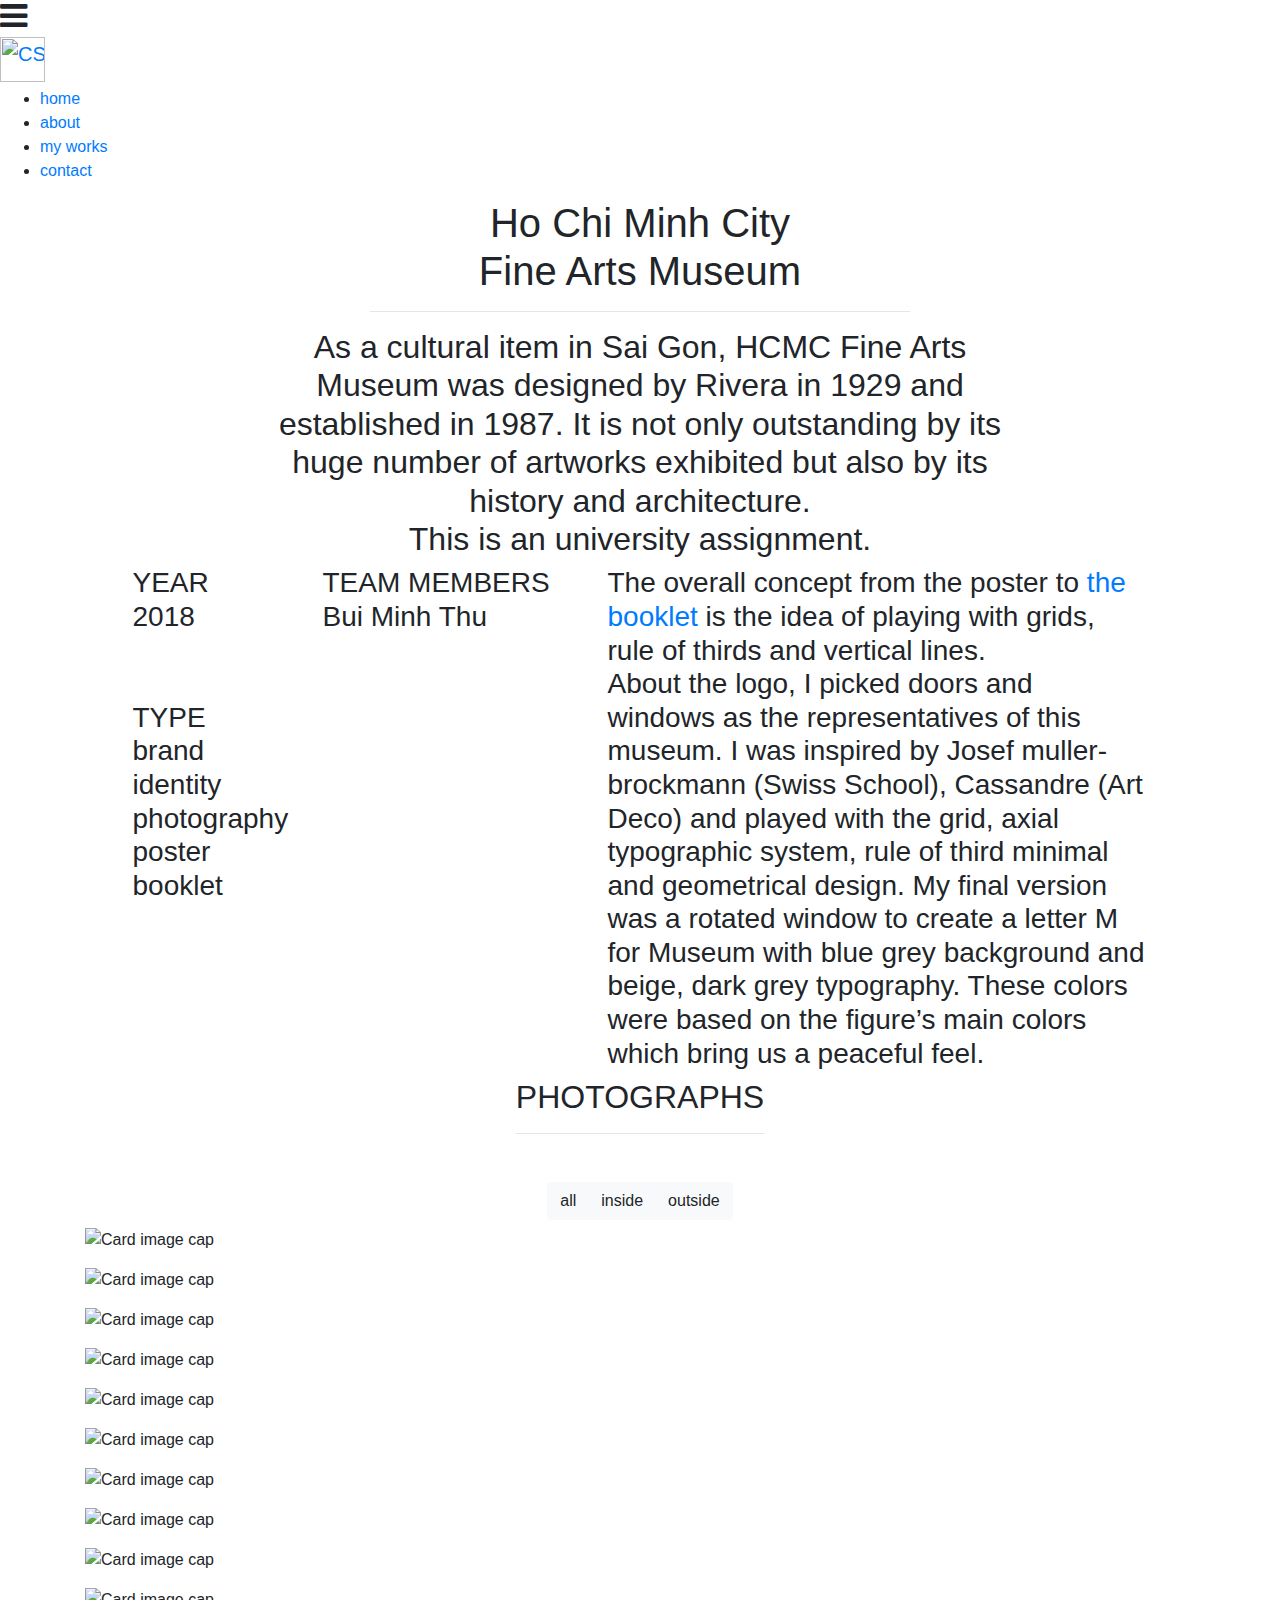
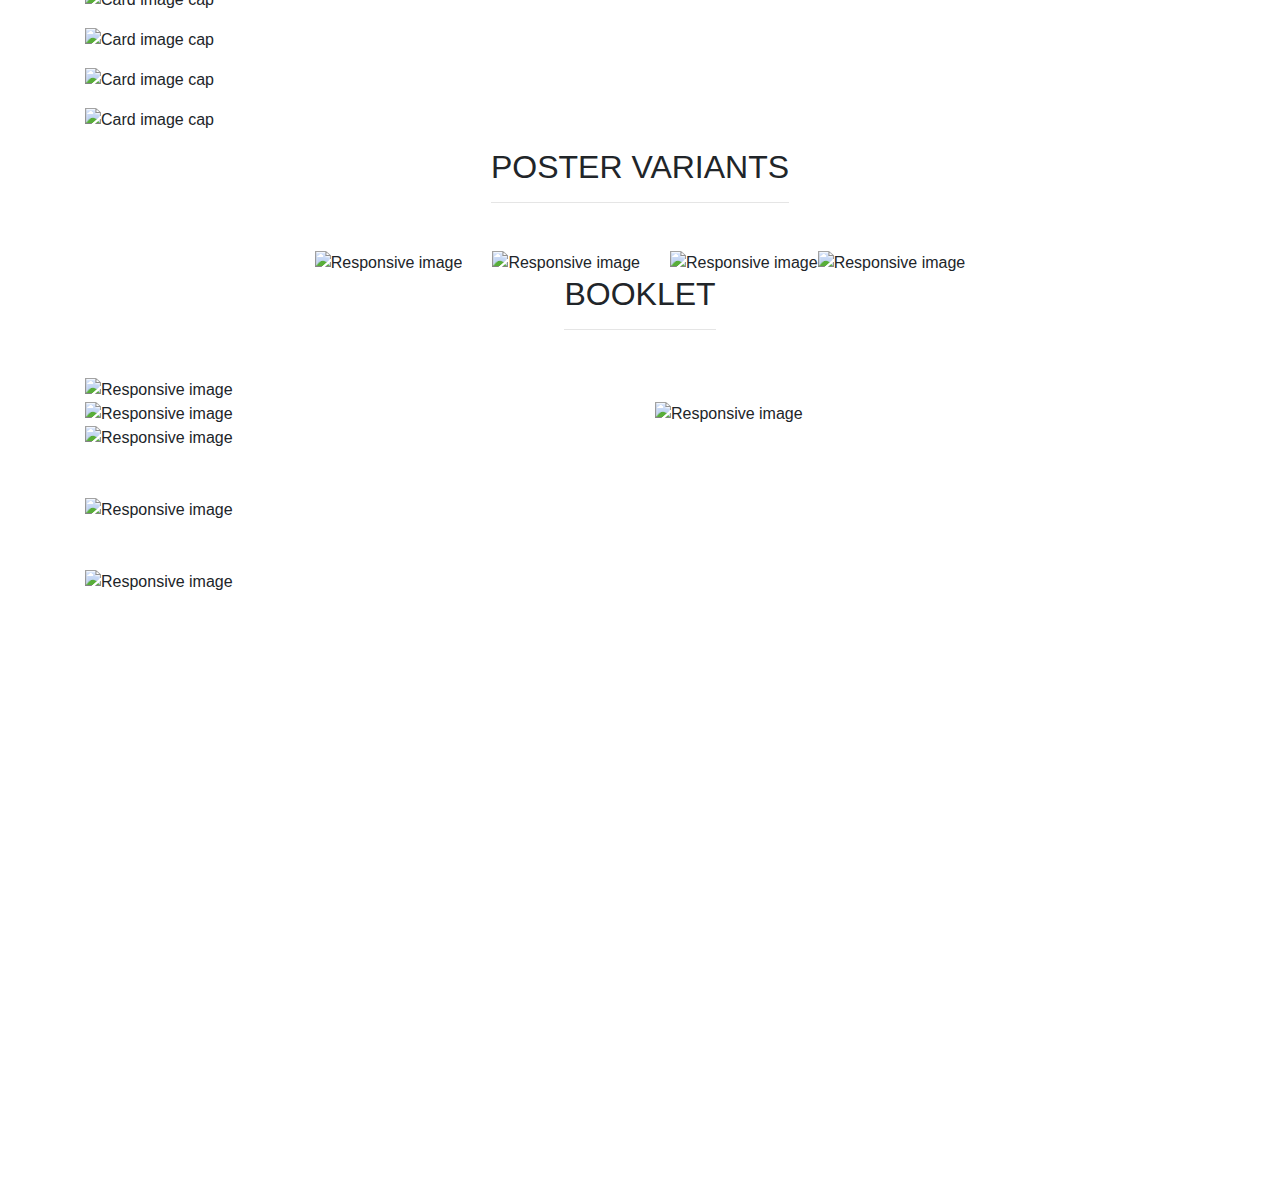
==== works-museum.html @ a55b4e11 "Add files via upload" ====
<html lang="en">
<head>
      <meta charset="UTF-8">
      <meta name="viewport" content="width=device-width, initial-scale=1, shrink-to-fit=no">
      <meta http-equiv="X-UA-Compatible" content="ie=edge">
      <title>HCMC Fine Arts Museum</title>
      <link rel="icon" type="image/png" href="images/faviconfinal.png">
      <link rel="stylesheet" href="https://maxcdn.bootstrapcdn.com/bootstrap/4.0.0/css/bootstrap.min.css" integrity="sha384-Gn5384xqQ1aoWXA+058RXPxPg6fy4IWvTNh0E263XmFcJlSAwiGgFAW/dAiS6JXm" crossorigin="anonymous">
        <meta name="viewport" content="width=device-width, initial-scale=1">
        <meta name="viewport" content="width=device-width, initial-scale=1, shrink-to-fit=no">
        
        <link href="https://fonts.googleapis.com/css?family=Montserrat:400,400i,500,500i,600,600i,700,700i,800,800i,900,900i" rel="stylesheet">
      <link href="https://fonts.googleapis.com/css?family=Raleway:300,300i,400,400i,500,500i,600,600i,700,700i,800,800i,900,900i" rel="stylesheet">
      <script type="text/javascript" src="http://e.issuu.com/embed.js" async="true"></script>
      <link rel="stylesheet" href="css-main/style-works-museum.css">


      
</head>

<body>
      <div class="wrapper">
            <header>

                  <nav>

                        <div class="menu-icon">
                              <i class="fa fa-bars fa-2x"></i>
                        </div>

                        <div class="logo">
                              <a class="navbar-brand" href="index.html#home">
                                <picture>

                                  <img src="images/faviconwhite.png" alt="CS-responsive" width="45px;">
                                </picture>
                              </a>
                        </div>

                        <div class="menu">
                              <ul>
                                    <li><a href="index.html#home">home</a></li>
                                    <li><a href="index.html#about">about</a></li>
                                    <li><a href="index.html#portfolio">my works</a></li>
                                    <li><a href="index.html#contact">contact</a></li>
                              </ul>
                        </div>
                  </nav>

            </header>

            <div class="container">
                  <div class="row justify-content-md-center rowh1"> 
                        <div class="col-lg-6 col-sm-12 col-md-12">         
                              <h1 class="text-center">
                                    Ho Chi Minh City <br>
                                    Fine Arts Museum

                              </h1>
                              <hr>
                        </div>
                     </div>

                    <div class="row justify-content-md-center rowh2"> 
                        <div class="col-lg-8 col-sm-12 col-md-12">         
                              <h2 class="text-center">
                              
                                    As a cultural item in Sai Gon, HCMC Fine Arts Museum was designed by Rivera in 1929 and established in 1987. It is not only outstanding by its huge number of artworks exhibited but also by its history and architecture.
                                    <br> This is an university assignment.
                                    
                              </h2>
                        </div>
                     </div>

                        <div class="row justify-content-md-center px-100 rowh3"> 
                        <div class="col-lg-2 col-sm-6 col-xs-6 col-md-6 year-type">         
                              <h3 class="text-left">
                                    <span id="title">YEAR</span>
                                    <br>2018</br>
                                    <br>
                                    <span id="title"><br>TYPE</span>
                                    <br>brand identity
                                    <br>photography
                                    <br>poster 
                                    <br>booklet

                              </h3>
                        </div>
                        <div class="col-lg-3 col-sm-6 col-xs-6 col-md-6 teammembers">         
                              <h3 class="text-left">
                                    <span id="title">TEAM MEMBERS</span>
                                    
                                   
                              
                                    <br>Bui Minh Thu
                              </h3>
                        </div>
                        <div class="col-lg-6 col-sm-12 col-xs-12 col-md-12 description">         
                              <h3 class="text-left descriptiontext">
                                   The overall concept from the poster to <a href="https://issuu.com/buiminhthu/docs/hcmc_fine_arts_museum_booklet">the booklet </a>is the idea of playing with grids, rule of thirds and vertical lines.
                                   <br>About the logo, I picked doors and windows as the representatives of this museum. I was inspired by Josef muller-brockmann (Swiss School), Cassandre (Art Deco) and played with the grid, axial typographic system, rule of third minimal and geometrical design. My final version was a rotated window to create a letter M for Museum with blue grey background and beige, dark grey typography. These colors were based on the figure’s main colors which bring us a peaceful feel.
                                   <br>


                                  
                              </h3>
                        </div>
                        </div>
                 



<!-- Grid row -->
<div class="row ">
<div class="col-md-12 d-flex justify-content-center mb-4 galleryrow"><h2>PHOTOGRAPHS<hr></h1></div>
    <!-- Grid column -->
    <div class="col-md-12 d-flex justify-content-center mb-2">

          <div class="btn-group buttons" role="group" aria-label="Basic example">
        <button type="button" class="btn btn-light  filter" data-rel="all">all</button>
        <button type="button" class="btn btn-light  filter" data-rel="1">inside</button>
        <button type="button" class="btn btn-light  filter" data-rel="2">outside</button>
          </div>
    </div>
    <!-- Grid column -->

</div>
<!-- Grid row -->

<!-- Grid row -->
<div class="gallery" id="gallery">

    <!-- Grid column -->
    <div class="mb-3 pics animation all 2">
        <img class="img-fluid" src="images/MUSEUM/outside1.jpg" alt="Card image cap">
    </div>
    <!-- Grid column -->

    <!-- Grid column -->
    <div class="mb-3 pics animation all 1">
        <img class="img-fluid" src="images/MUSEUM/inside4.jpg" alt="Card image cap">
    </div>
    <!-- Grid column -->

    <!-- Grid column -->
    <div class="mb-3 pics animation all 1">
        <img class="img-fluid" src="images/MUSEUM/inside7.jpg" alt="Card image cap">
    </div>
    <!-- Grid column -->

    <!-- Grid column -->
    <div class="mb-3 pics animation all 2">
        <img class="img-fluid" src="images/MUSEUM/outside2.jpg" alt="Card image cap">
    </div>
    <!-- Grid column -->

    <!-- Grid column -->
    <div class="mb-3 pics animation all 2">
        <img class="img-fluid" src="images/MUSEUM/outside6.jpg" alt="Card image cap">
    </div>
    <!-- Grid column -->

    <!-- Grid column -->
    <div class="mb-3 pics animation all 1">
        <img class="img-fluid" src="images/MUSEUM/inside6.jpg" alt="Card image cap">
    </div>
    <!-- Grid column -->
    <!-- Grid column -->
    <div class="mb-3 pics animation all 2">
        <img class="img-fluid" src="images/MUSEUM/outside5.jpg" alt="Card image cap">
    </div>
    <!-- Grid column -->

    <!-- Grid column -->
    <div class="mb-3 pics animation all 1">
        <img class="img-fluid" src="images/MUSEUM/inside8.jpg" alt="Card image cap">
    </div>
    <!-- Grid column -->

    <!-- Grid column -->
    <div class="mb-3 pics animation all 1">
        <img class="img-fluid" src="images/MUSEUM/inside3.jpg" alt="Card image cap">
    </div>
    <!-- Grid column -->

    <!-- Grid column -->
    <div class="mb-3 pics animation all 2">
        <img class="img-fluid" src="images/MUSEUM/outside3.jpg" alt="Card image cap">
    </div>
    <!-- Grid column -->

    <!-- Grid column -->
    <div class="mb-3 pics animation all 2">
        <img class="img-fluid" src="images/MUSEUM/tiles1.jpg" alt="Card image cap">
    </div>
    <!-- Grid column -->

    <!-- Grid column -->
    <div class="mb-3 pics animation all 1">
        <img class="img-fluid" src="images/MUSEUM/insidemore.jpg" alt="Card image cap">
    </div>
    <div class="mb-3 pics animation all 1">
        <img class="img-fluid" src="images/MUSEUM/insidemore2.jpg" alt="Card image cap">
    </div>
    <!-- Grid column -->
</div>
<!-- Grid row -->






                        <div class="row justify-content-md-center rowimage1">

<div class="col-md-12 d-flex justify-content-center mb-4 galleryrow"><h2>POSTER VARIANTS<hr></h1></div>

                  <div class="row justify-content-md-center rowimage1"> 

                        <div class="col-lg-4 col-sm-12 col-xs-12 col-md-12">
                              <img src="images/MUSEUM/poster2.png" class="img-fluid" alt="Responsive image">
                              </div>
                              <div class="col-lg-4 col-sm-12 col-xs-12 col-md-12 ">
                                    <img src="images/MUSEUM/poster3.png" class="img-fluid" alt="Responsive image">
                              </div>
                                    <div class="col-lg-4 col-sm-12 col-xs-12 col-md-12 board3">
                                          <img src="images/MUSEUM/poster1.png" class="img-fluid" alt="Responsive image">
                                    </div>

                  </div>
                  <div class="row justify-content-md-center rowimage2"> 
                        
                        <div class="col-lg-12 col-sm-12 col-xs-12 col-md-12">
                              <img src="images/MUSEUM/POSTERMOCKUP.png" class="mx-auto d-block img-fluid" alt="Responsive image">
                              </div>
                          
                              </div>
                                    
                  </div>
                  <div class="row justify-content-md-center rowimage2"> 
                        <div class="col-md-12 d-flex justify-content-center mb-4 galleryrow"><h2>BOOKLET<hr></h1></div>
                        <div class="col-lg-12 col-sm-12 col-xs-12 col-md-12">
                              <img src="images/MUSEUM/COVERMOCKUP.jpg" class="mx-auto d-block img-fluid" alt="Responsive image">
                              </div>
                                    
                  </div>
                  <div class="row justify-content-md-center rowimage3"> 
                        
                        <div class="col-lg-6 col-sm-12 col-xs-6 col-md-6">
                              <img src="images/MUSEUM/MOCKUP1.jpg" class="mx-auto d-block img-fluid" alt="Responsive image">
                              </div>
                              <div class="col-lg-6 col-sm-12 col-xs-6 col-md-6">
                                    <img src="images/MUSEUM/mockup2.jpg" class="mx-auto d-block img-fluid" alt="Responsive image">
                              </div>
                                    
                  </div>
                  <div class="row justify-content-md-center rowimage3"> 
                        
                        <div class="col-lg-12 col-sm-12 col-xs-12 col-md-12">
                              <img src="images/MUSEUM/mockup3.jpg" class="mx-auto d-block img-fluid" alt="Responsive image">
                              </div>
                              <div class="col-lg-12 col-sm-12 col-xs-12 col-md-12 mt-5">
                              <img src="images/MUSEUM/mockup4.jpg" class="mx-auto d-block img-fluid" alt="Responsive image">
                              </div>
                              <div class="col-lg-12 col-sm-12 col-xs-12 col-md-12 mt-5">
                              <img src="images/MUSEUM/mockup5.jpg" class="mx-auto d-block img-fluid" alt="Responsive image">
                              </div>
                              <div class="col-lg-12 col-sm-12 col-xs-12 col-md-12 mt-5 pb-t mp-5">
                                      <div data-configid="33505275/64024527" style="width:100%; height:500px;" class="issuuembed pb-5 mb-5 "></div>
                            </div>

                                   
                  </div>


            </div>
      </div>

      
<footer class="site-footer">

                        

                  </footer>








<link rel="stylesheet" href="https://maxcdn.bootstrapcdn.com/font-awesome/4.7.0/css/font-awesome.min.css">
            
            <script src="https://code.jquery.com/jquery-3.3.1.slim.min.js" integrity="sha384-q8i/X+965DzO0rT7abK41JStQIAqVgRVzpbzo5smXKp4YfRvH+8abtTE1Pi6jizo" crossorigin="anonymous"></script>
            <script src="https://cdnjs.cloudflare.com/ajax/libs/popper.js/1.14.3/umd/popper.min.js" integrity="sha384-ZMP7rVo3mIykV+2+9J3UJ46jBk0WLaUAdn689aCwoqbBJiSnjAK/l8WvCWPIPm49" crossorigin="anonymous"></script>
            <script src="https://stackpath.bootstrapcdn.com/bootstrap/4.1.3/js/bootstrap.min.js" integrity="sha384-ChfqqxuZUCnJSK3+MXmPNIyE6ZbWh2IMqE241rYiqJxyMiZ6OW/JmZQ5stwEULTy" crossorigin="anonymous"></script>


             <script src="https://code.jquery.com/jquery-3.3.1.js"></script>


      <script type="text/javascript">

      // Menu-toggle button

      $(document).ready(function() {
            $(".menu-icon").on("click", function() {
                  $("nav ul").toggleClass("showing");
            });
      });

      // Scrolling Effect

      $(window).on("scroll", function() {
            if($(window).scrollTop()) {
                  $('nav').addClass('black');
            }

            else {
                  $('nav').removeClass('black');
            }
      })



$(function() {
    var selectedClass = "";
    $(".filter").click(function(){
        selectedClass = $(this).attr("data-rel");
        $("#gallery").fadeTo(100, 0.1);
        $("#gallery div").not("."+selectedClass).fadeOut().removeClass('animation');
        setTimeout(function() {
            $("."+selectedClass).fadeIn().addClass('animation');
            $("#gallery").fadeTo(300, 1);
        }, 300);
    });
});
      </script>

</body>
</html>
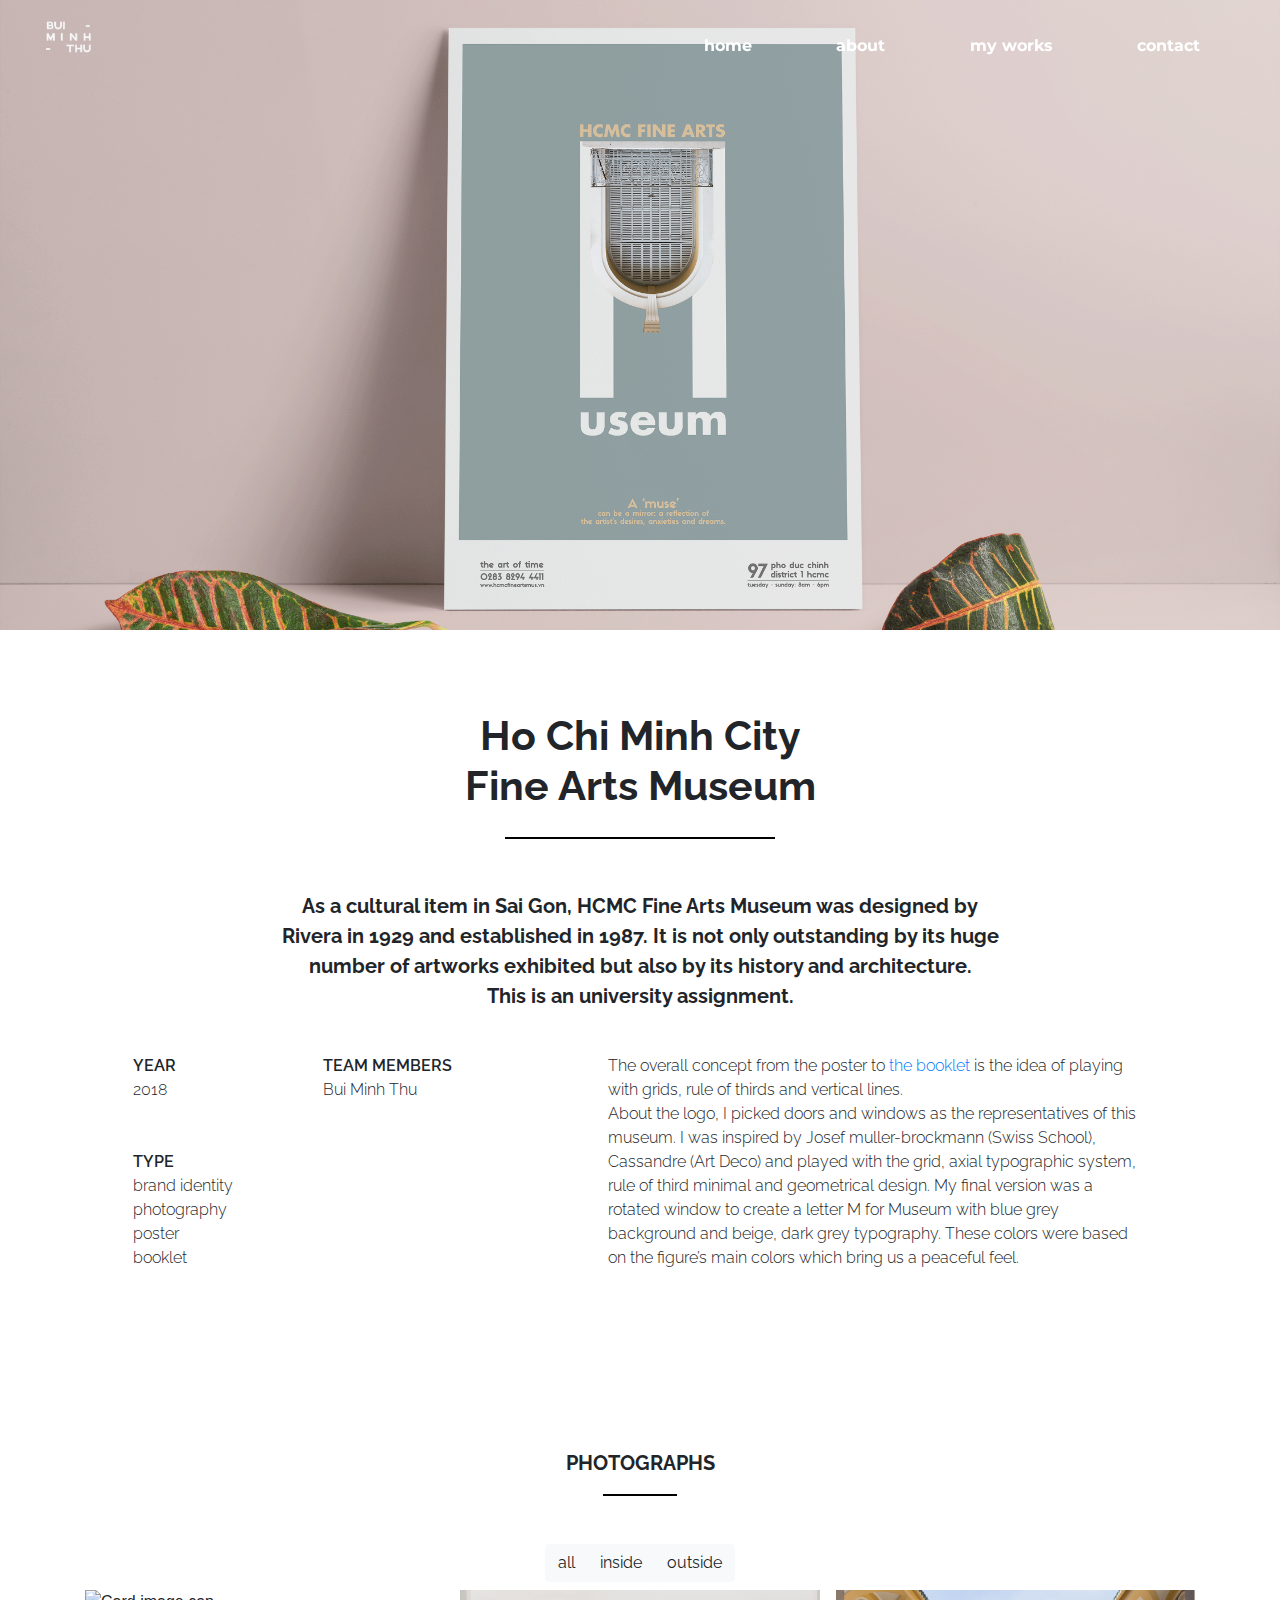
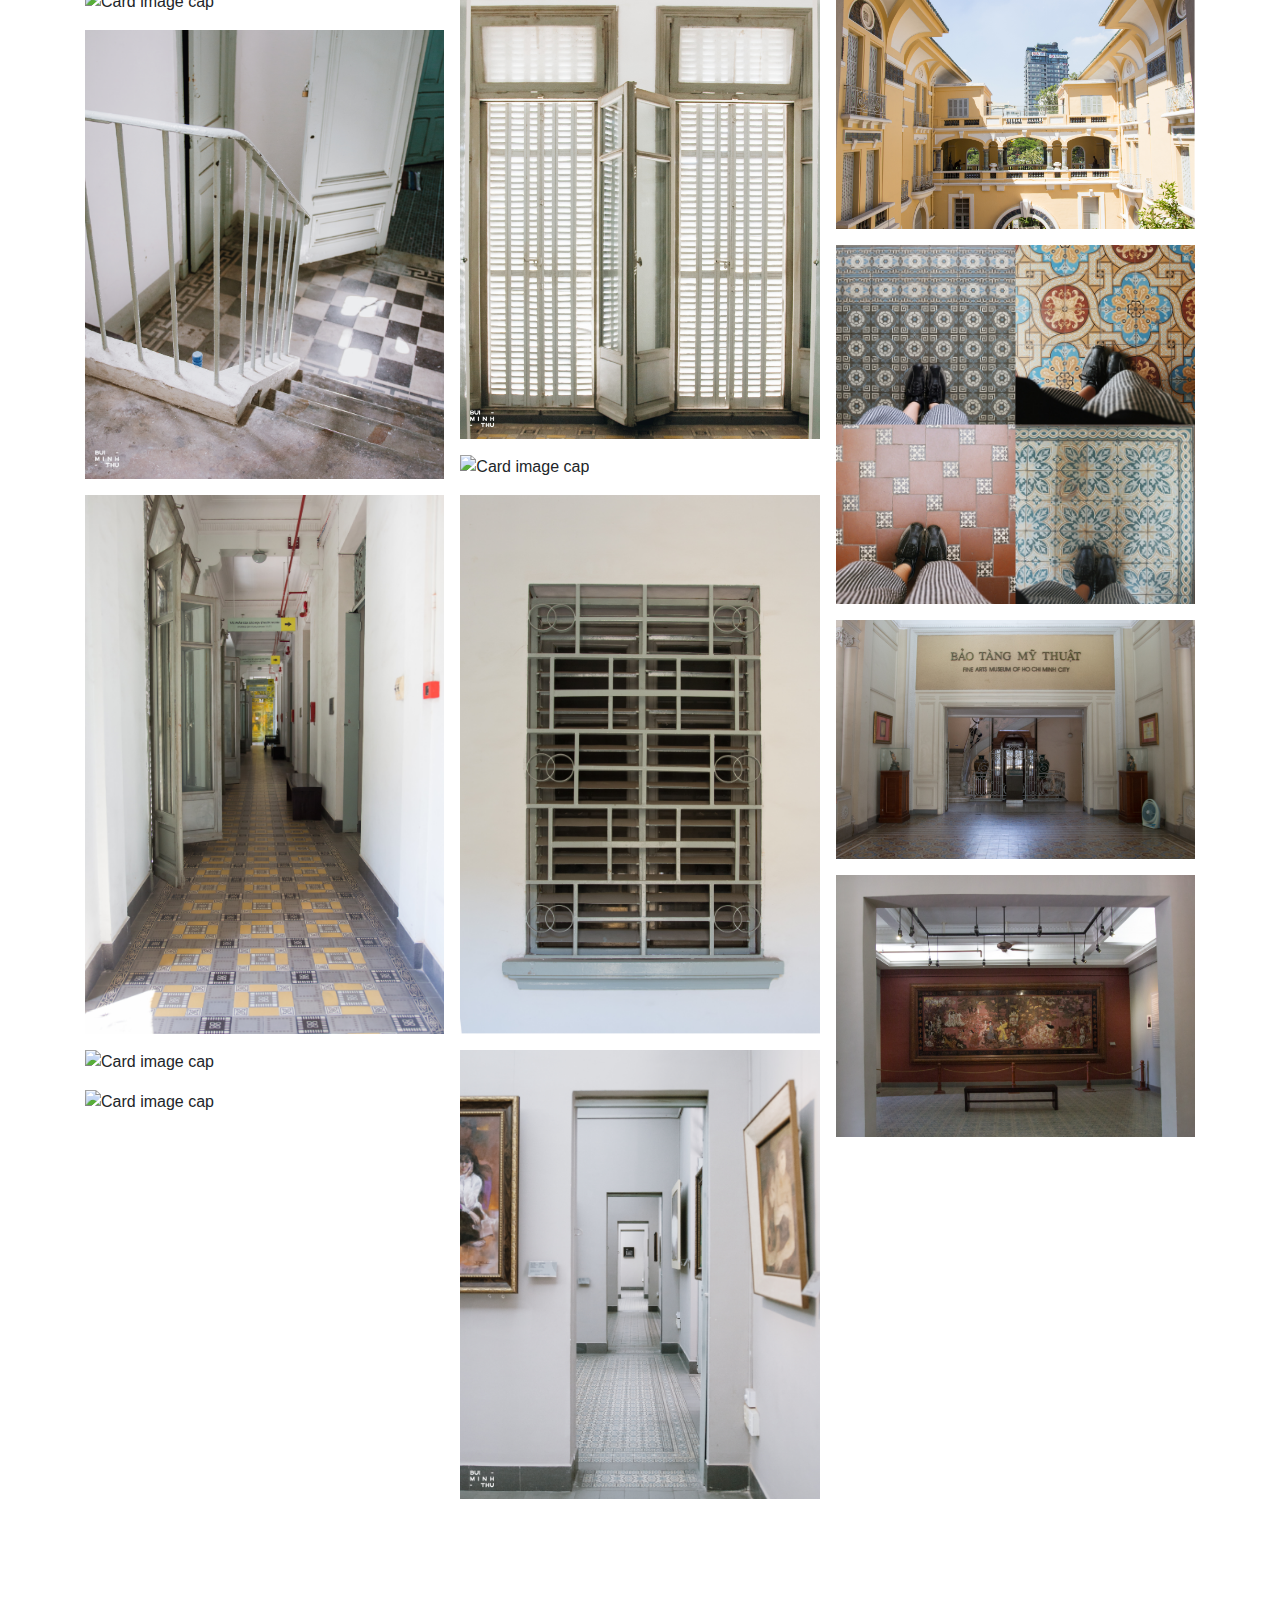
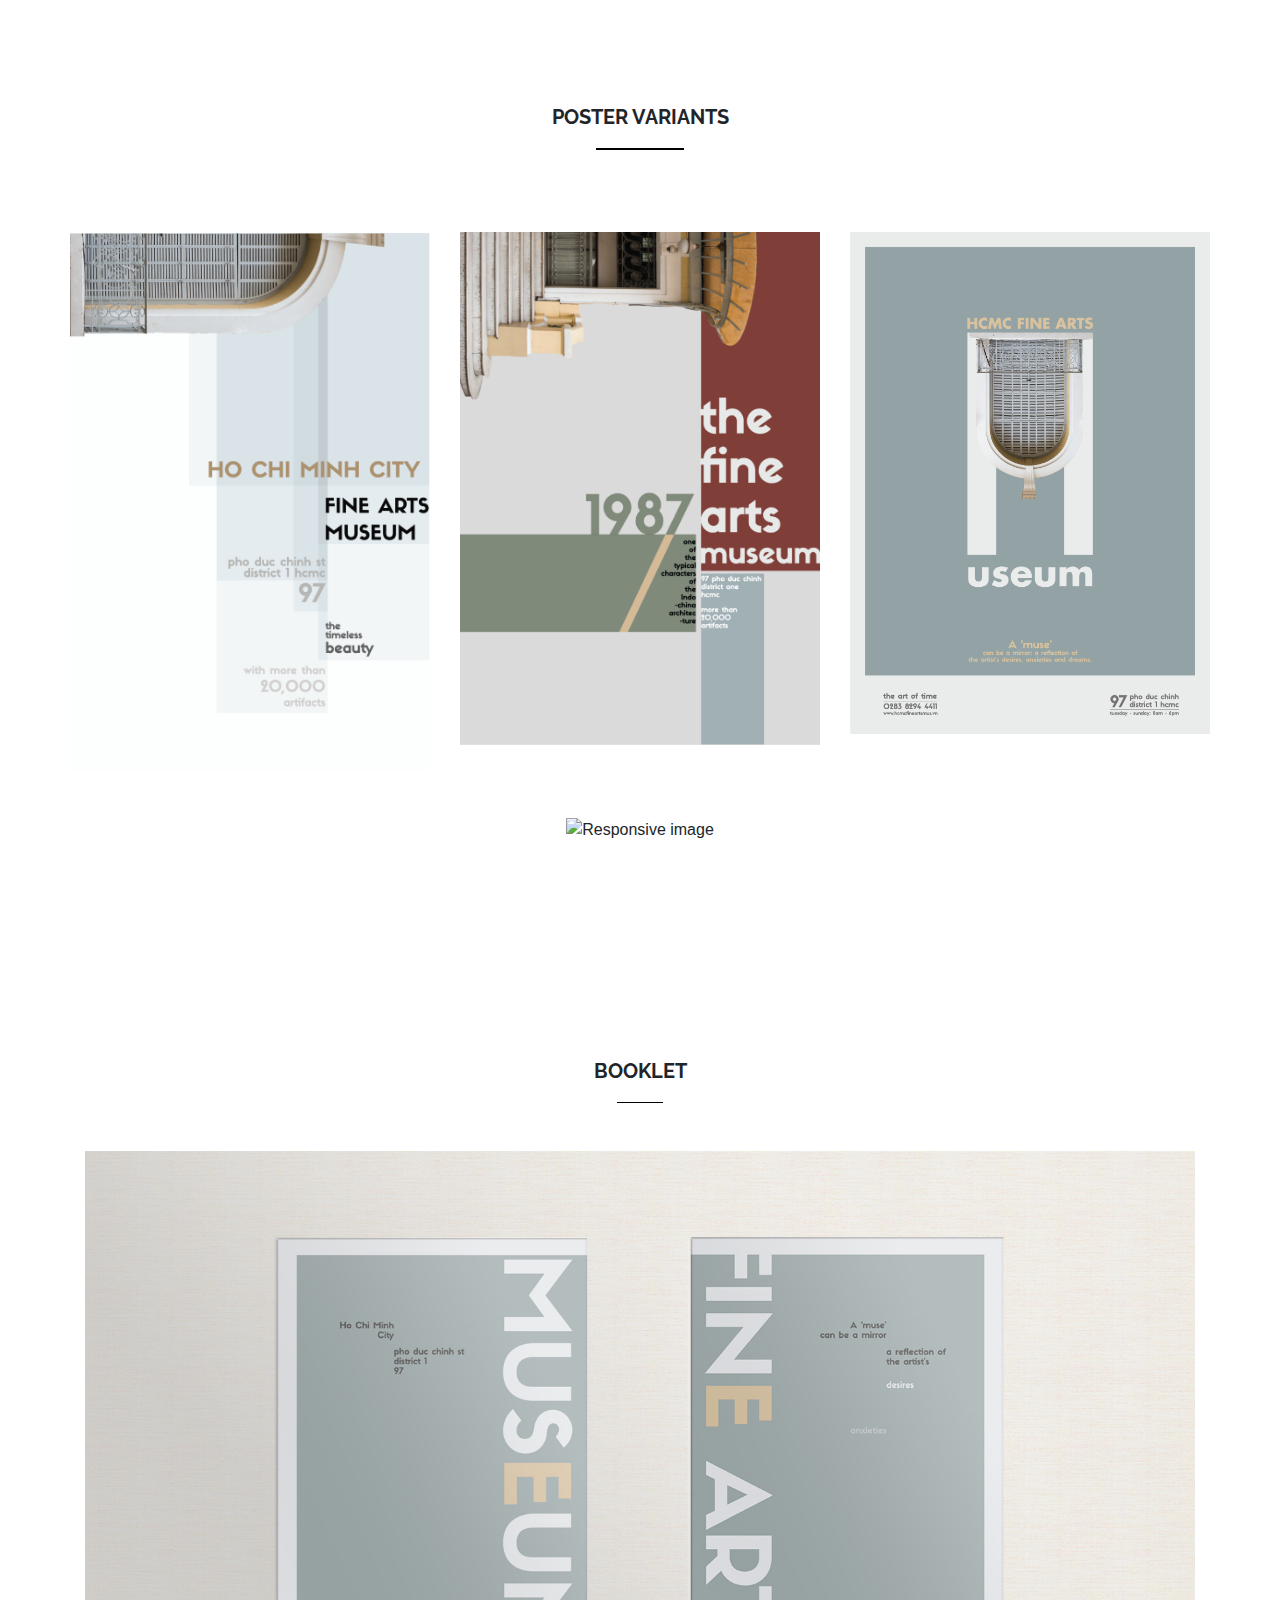
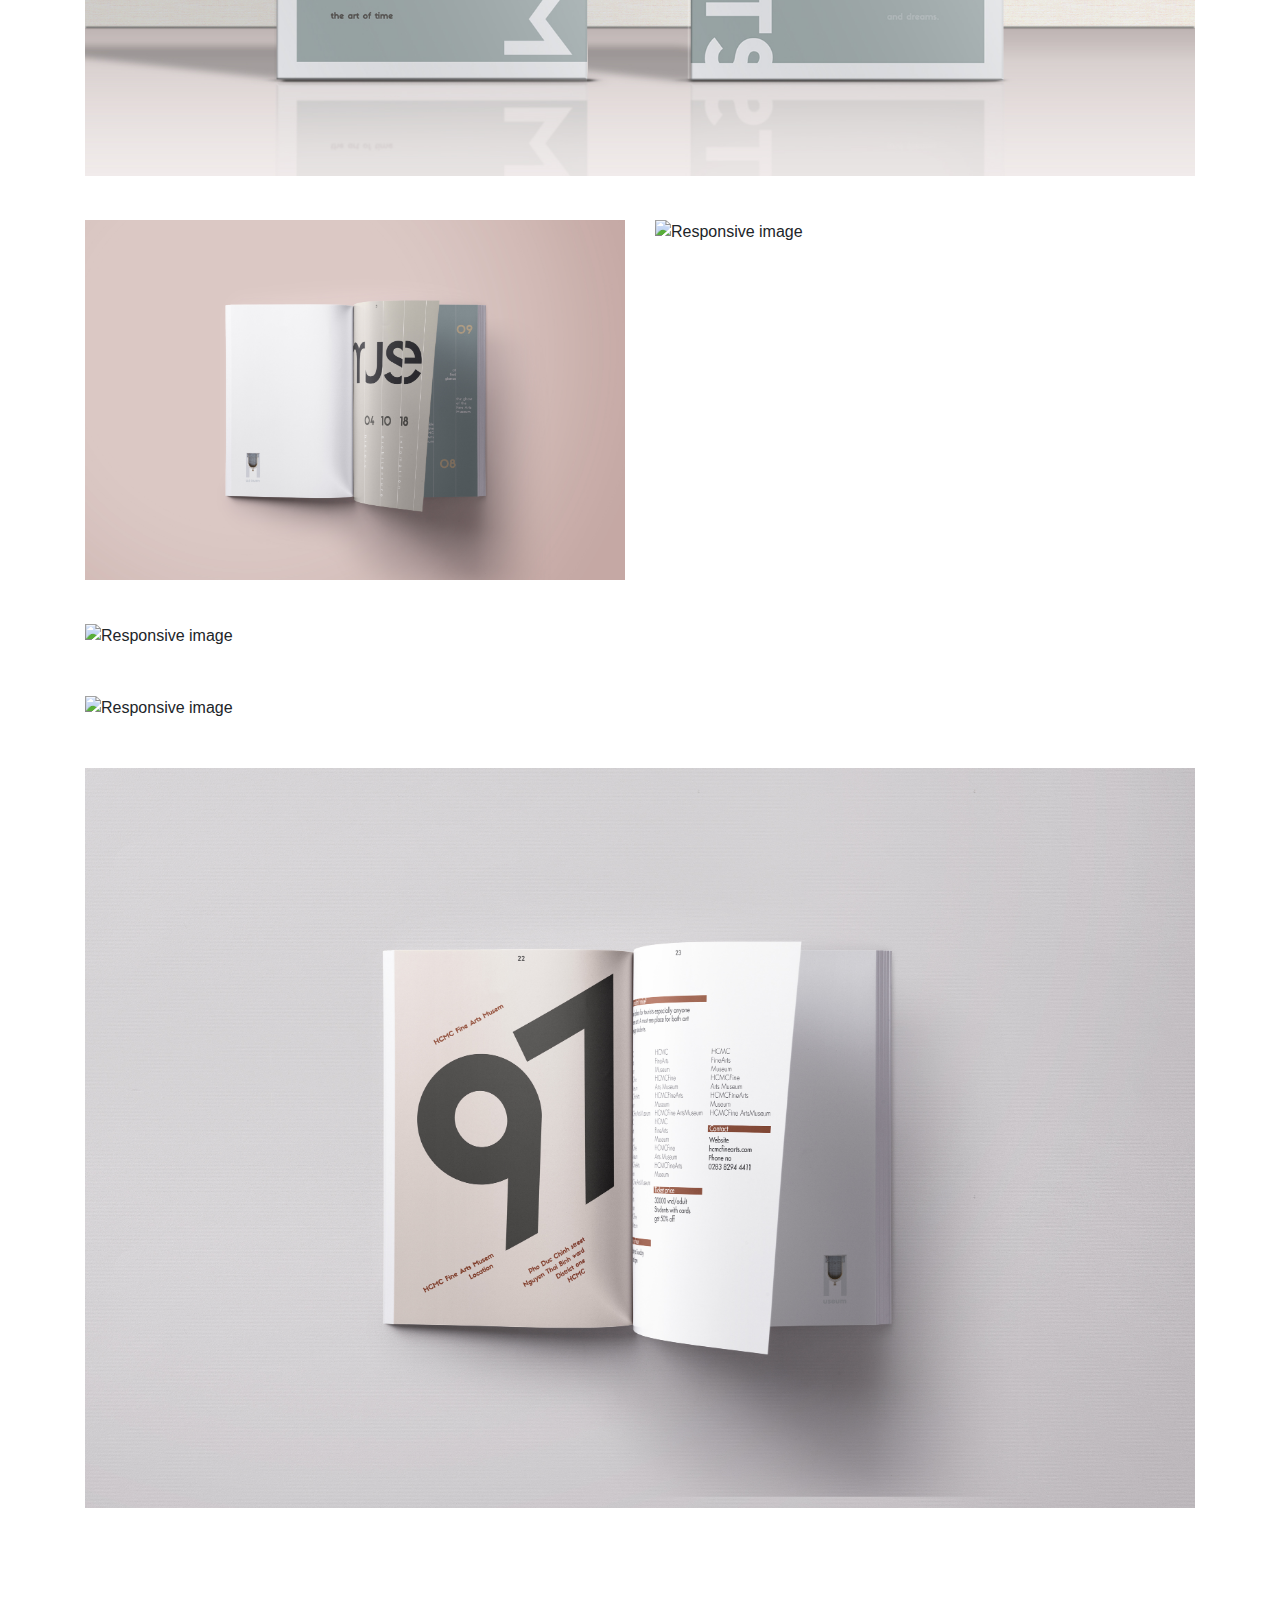
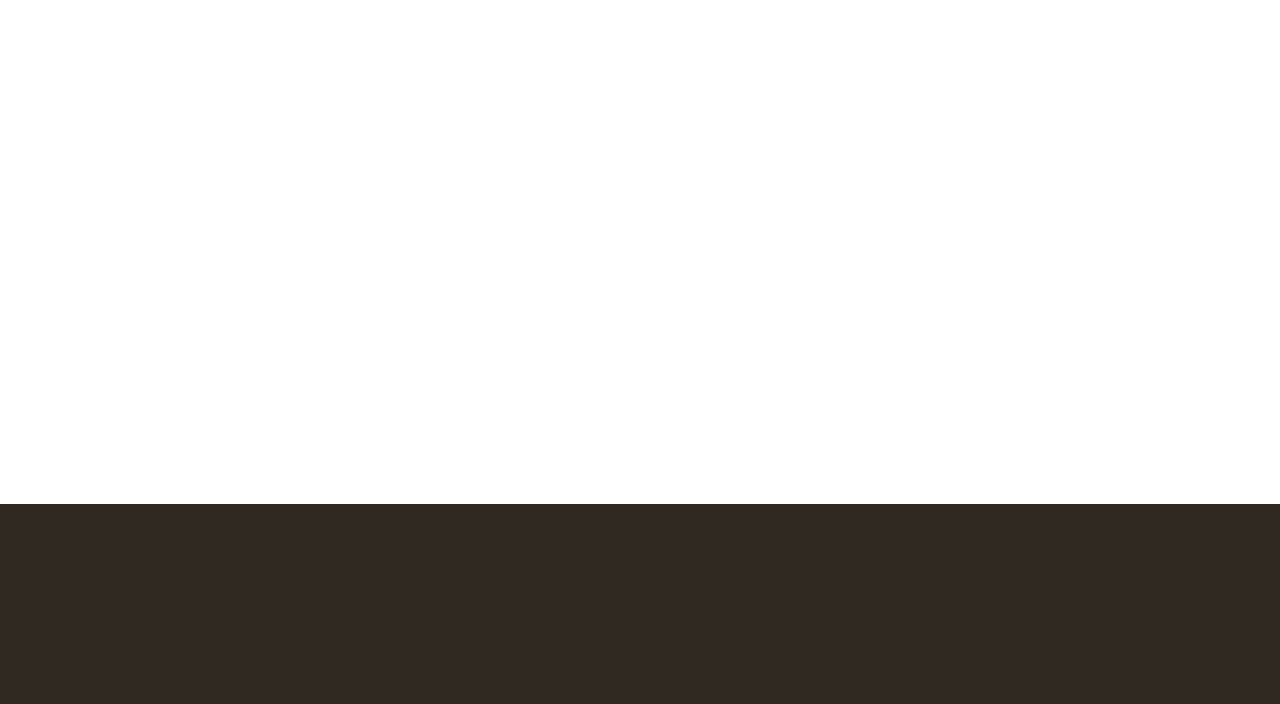
==== commit b93f1c30: "Update works-museum.html" ====
--- a/works-museum.html
+++ b/works-museum.html
@@ -218,13 +218,13 @@
                   <div class="row justify-content-md-center rowimage1"> 
 
                         <div class="col-lg-4 col-sm-12 col-xs-12 col-md-12">
-                              <img src="images/MUSEUM/poster2.png" class="img-fluid" alt="Responsive image">
+                              <img src="images/MUSEUM/POSTER2.png" class="img-fluid" alt="Responsive image">
                               </div>
                               <div class="col-lg-4 col-sm-12 col-xs-12 col-md-12 ">
-                                    <img src="images/MUSEUM/poster3.png" class="img-fluid" alt="Responsive image">
+                                    <img src="images/MUSEUM/POSTER3.png" class="img-fluid" alt="Responsive image">
                               </div>
                                     <div class="col-lg-4 col-sm-12 col-xs-12 col-md-12 board3">
-                                          <img src="images/MUSEUM/poster1.png" class="img-fluid" alt="Responsive image">
+                                          <img src="images/MUSEUM/POSTER1.png" class="img-fluid" alt="Responsive image">
                                     </div>
 
                   </div>
@@ -247,7 +247,7 @@
                   <div class="row justify-content-md-center rowimage3"> 
                         
                         <div class="col-lg-6 col-sm-12 col-xs-6 col-md-6">
-                              <img src="images/MUSEUM/MOCKUP1.jpg" class="mx-auto d-block img-fluid" alt="Responsive image">
+                              <img src="images/MUSEUM/mockup1.jpg" class="mx-auto d-block img-fluid" alt="Responsive image">
                               </div>
                               <div class="col-lg-6 col-sm-12 col-xs-6 col-md-6">
                                     <img src="images/MUSEUM/mockup2.jpg" class="mx-auto d-block img-fluid" alt="Responsive image">
--- a/css-main/style-works-museum.css
+++ b/css-main/style-works-museum.css
@@ -0,0 +1,244 @@
+html, body {
+      margin: 0;
+      padding: 0;
+      width: 100%;
+}
+
+body {
+      font-family: "Helvetica Neue",sans-serif;
+      font-weight: lighter;
+}
+
+header {
+      width: 100%;
+      height: 70vh;
+      background: url(../images/MUSEUM/postermockup.png) no-repeat 50% 50%;
+      background-size: cover;
+}
+
+.content {
+      width: 94%;
+      margin: 4em auto;
+      font-size: 20px;
+      line-height: 30px;
+      text-align: justify;
+}
+
+.logo {
+      line-height: 60px;
+      position: fixed;
+      float: left;
+      margin: 16px 46px;
+      color: #fff;
+      font-weight: bold;
+      font-size: 20px;
+      letter-spacing: 2px;
+}
+
+nav {
+      position: fixed;
+      width: 100%;
+      line-height: 60px;
+      z-index:1;
+}
+
+nav ul {
+      line-height: 60px;
+      list-style: none;
+      background: rgba(0, 0, 0, 0);
+      overflow: hidden;
+      color: #fff;
+      padding: 0;
+      text-align: right;
+      margin: 0;
+      padding-right: 40px;
+      transition: 1s;
+}
+
+nav.black ul {
+      background: #302922;
+}
+
+nav ul li {
+      display: inline-block;
+      padding: 16px 40px;;
+}
+
+nav ul li a {
+      font-family: Montserrat;
+      font-weight: 700;
+      text-decoration: none;
+      color: white;
+      font-size: 16px;
+
+}
+.menu li:hover {
+  background-color: #aeccc7;
+  color: white;
+
+}
+.menu li span:hover {
+  background-color: #aeccc7;
+  color: white;
+
+}
+.menu-icon {
+      line-height: 60px;
+      width: 100%;
+      background: #000;
+      text-align: right;
+      box-sizing: border-box;
+      padding: 15px 24px;
+      cursor: pointer;
+      color: #fff;
+      display: none;
+}
+
+@media(max-width: 786px) {
+
+      .logo {
+            position: fixed;
+            top: 0;
+            margin-top: 16px;
+      }
+
+      nav ul {
+            max-height: 0px;
+            background: #000;
+      }
+
+      nav.black ul {
+            background: #302922;
+      }
+
+      .showing {
+            max-height: 34em;
+      }
+
+      nav ul li {
+            box-sizing: border-box;
+            width: 100%;
+            padding: 24px;
+            text-align: center;
+      }
+
+      .menu-icon {
+            display: block;
+      }
+
+}
+h1 {
+      font-family: raleway;
+      
+      font-weight: 700;
+      font-size: 31pt;
+      margin-bottom: 5%;
+      margin-top: 15%;
+}
+
+
+h2 {
+      font-family: raleway;
+      font-weight: 700;
+      font-size: 15pt;
+      line-height: 1.5;
+      margin-top: 5%;
+      text-align: center;
+}
+.rowh2 {
+      /*margin-right: 10%;
+      margin-left: 10%;*/
+}
+h3 {
+      margin-top: 35px;
+      font-size: 12pt;
+      font-family: raleway;
+      font-weight: 300;
+      line-height: 1.5;
+}
+
+.descriptiontext {
+      font-size: 12pt;
+}
+hr {
+     color: #f00;
+background-color: black;
+width: 50%;
+height: 0.7;
+
+}
+#title {
+      font-weight: 600;
+}
+.rowimage1 {
+      margin-top: 3%;
+}
+.rowimage2 {
+      margin-top: 4%;
+
+}
+.rowimage3 {
+      margin-top: 4%;
+     
+}
+.mockimg {
+      margin-bottom: 4%;
+      padding-left: 10px;
+}
+.thegif {
+      margin-top: 4%;
+}
+
+
+
+
+
+
+.galleryrow {
+  margin-top: 10%;
+}
+.buttons {
+  font-family: raleway;
+  font-weight: 300;
+
+}
+
+.gallery {
+    -webkit-column-count: 3;
+    -moz-column-count: 3;
+    column-count: 3;
+    -webkit-column-width: 33%;
+    -moz-column-width: 33%;
+    column-width: 33%; }
+.gallery .pics {
+    -webkit-transition: all 350ms ease;
+    transition: all 350ms ease; }
+.gallery .animation {
+    -webkit-transform: scale(1);
+    -ms-transform: scale(1);
+    transform: scale(1); }
+
+@media (max-width: 450px) {
+    .gallery {
+        -webkit-column-count: 1;
+        -moz-column-count: 1;
+        column-count: 1;
+        -webkit-column-width: 100%;
+        -moz-column-width: 100%;
+        column-width: 100%;
+    }
+}
+
+@media (max-width: 400px) {
+    .btn.filter {
+        padding-left: 1.1rem;
+        padding-right: 1.1rem;
+    }
+}
+.site-footer{
+  height: 200px; 
+}
+.site-footer {
+  background: #302922;
+}
+
